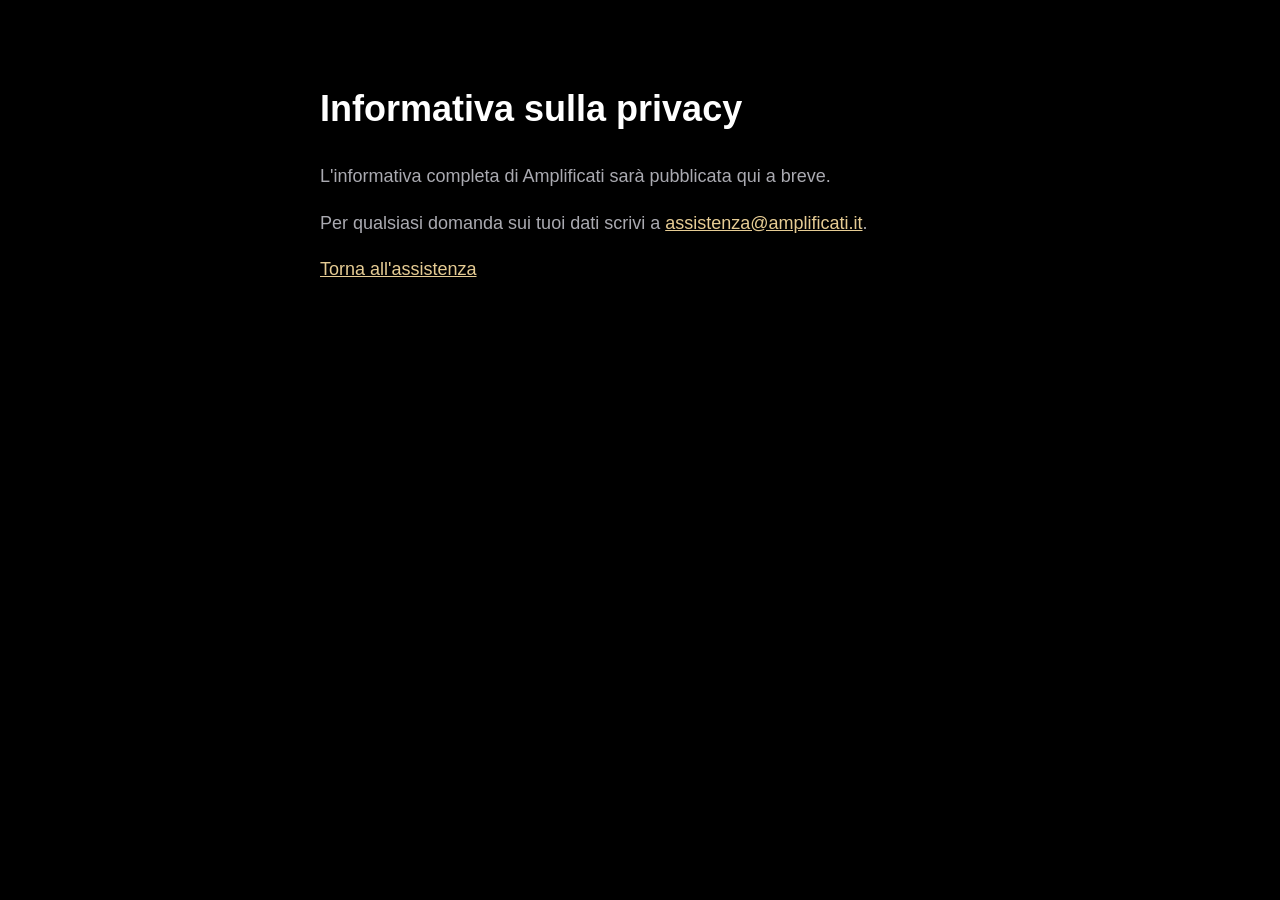
==== privacy/index.html @ 969293de "Pagina di assistenza di Amplificati Co-Authored-By: Claude Opus 5.5 <noreply@anthropic.com>" ====
<!doctype html>
<html lang="it">
<head>
  <meta charset="utf-8">
  <meta name="viewport" content="width=device-width, initial-scale=1">
  <title>Amplificati · Privacy</title>
  <!-- DA FARE: quando c'è l'informativa di iubenda, mettere qui il suo indirizzo e togliere il testo provvisorio:
       <meta http-equiv="refresh" content="0; url=https://www.iubenda.com/privacy-policy/XXXXXXXX"> -->
  <link rel="icon" href="../icona.png">
  <style>
    body { margin: 0; background: #000; color: #fff; font: 18px/1.6 -apple-system, BlinkMacSystemFont, "Segoe UI", Roboto, Arial, sans-serif; }
    main { max-width: 640px; margin: 0 auto; padding: 56px 20px; }
    a { color: #e6cc94; }
    p { color: rgba(235, 235, 245, 0.72); }
  </style>
</head>
<body>
  <main>
    <h1>Informativa sulla privacy</h1>
    <p>L'informativa completa di Amplificati sarà pubblicata qui a breve.</p>
    <p>Per qualsiasi domanda sui tuoi dati scrivi a <a href="mailto:assistenza@amplificati.it">assistenza@amplificati.it</a>.</p>
    <p><a href="../">Torna all'assistenza</a></p>
  </main>
</body>
</html>
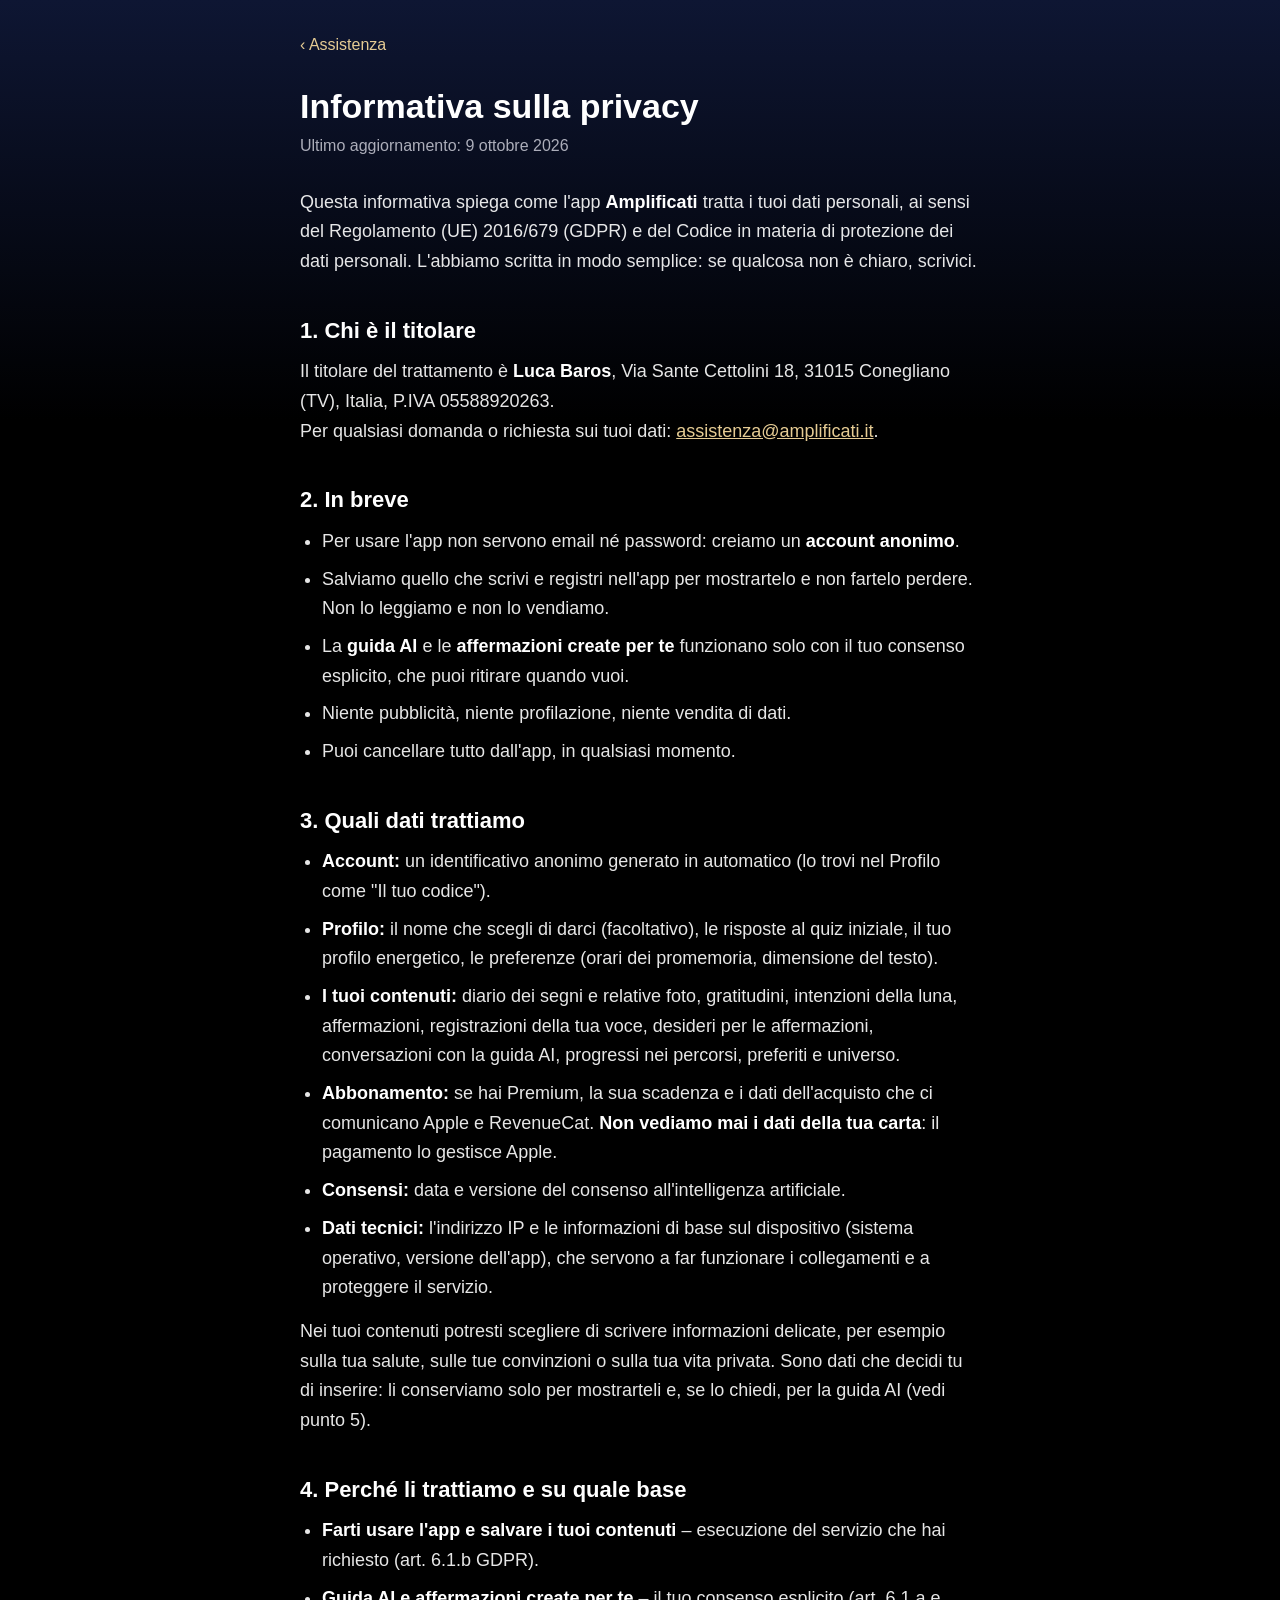
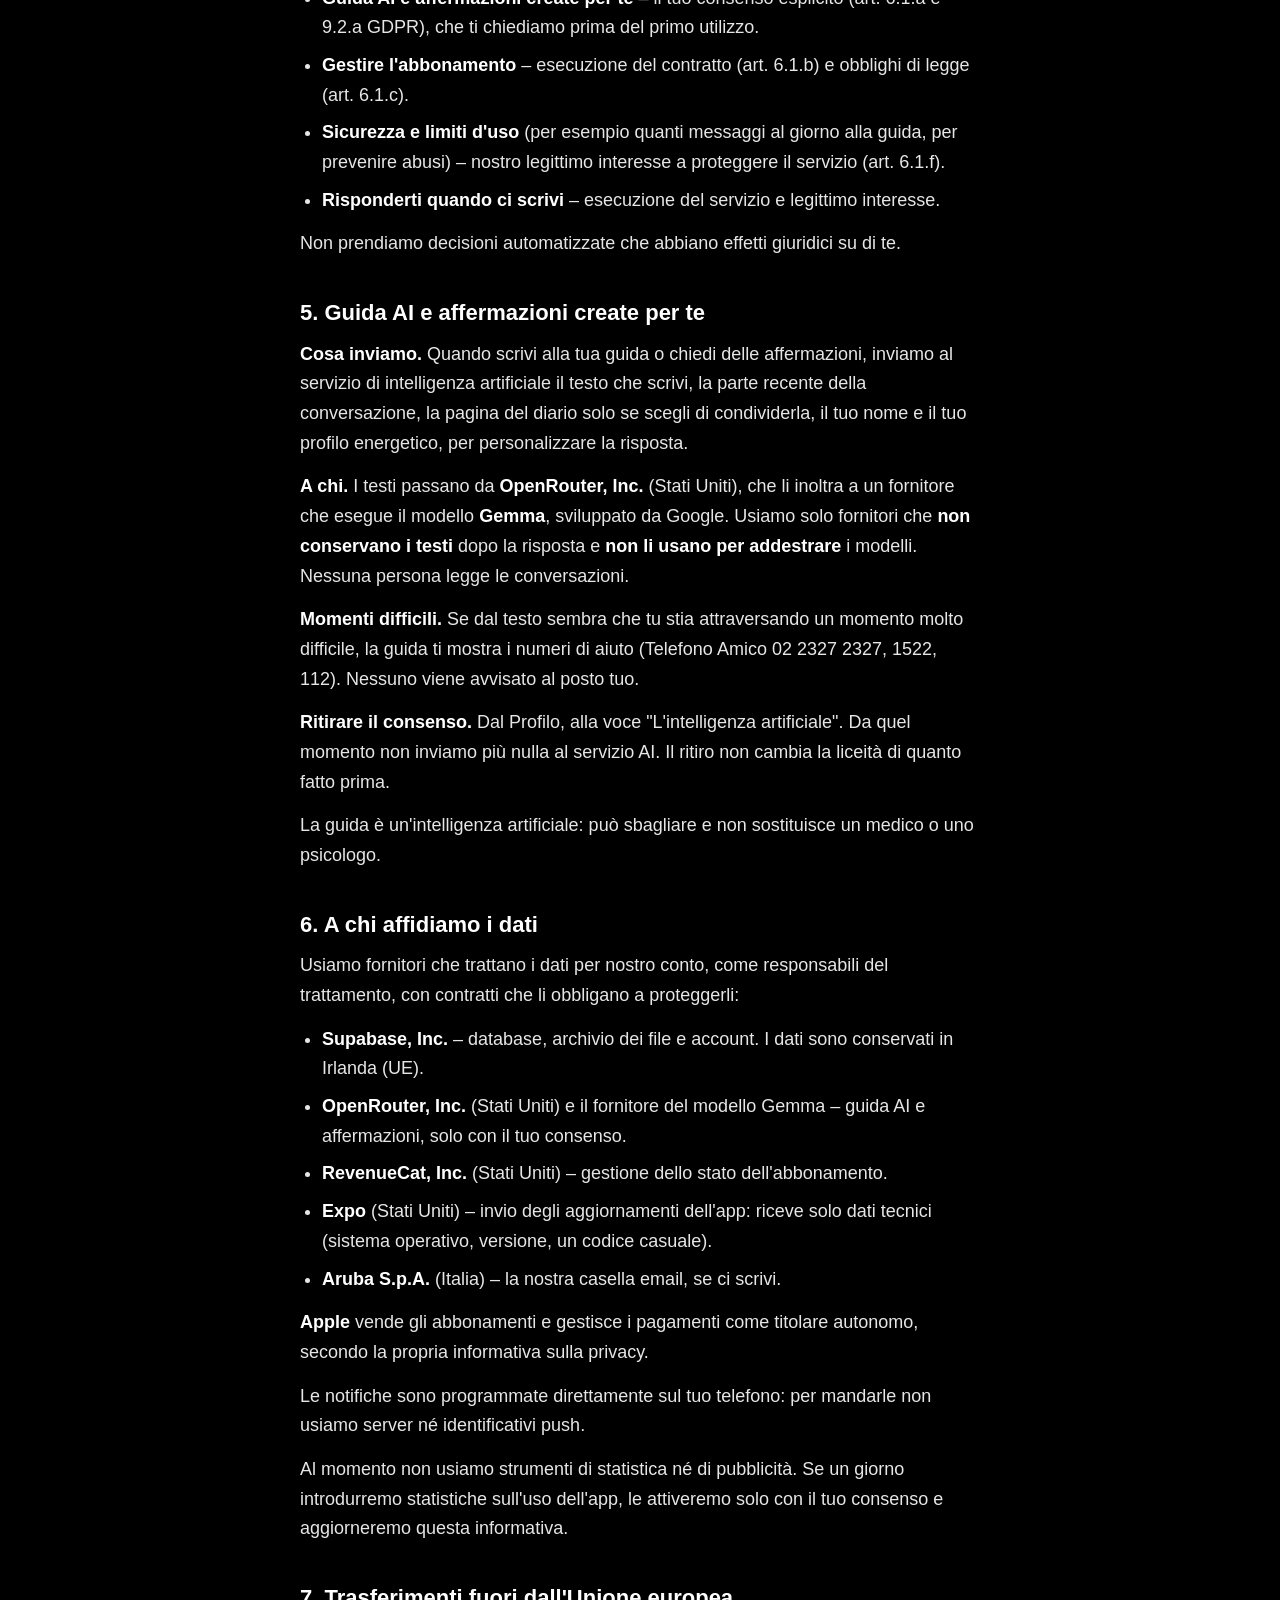
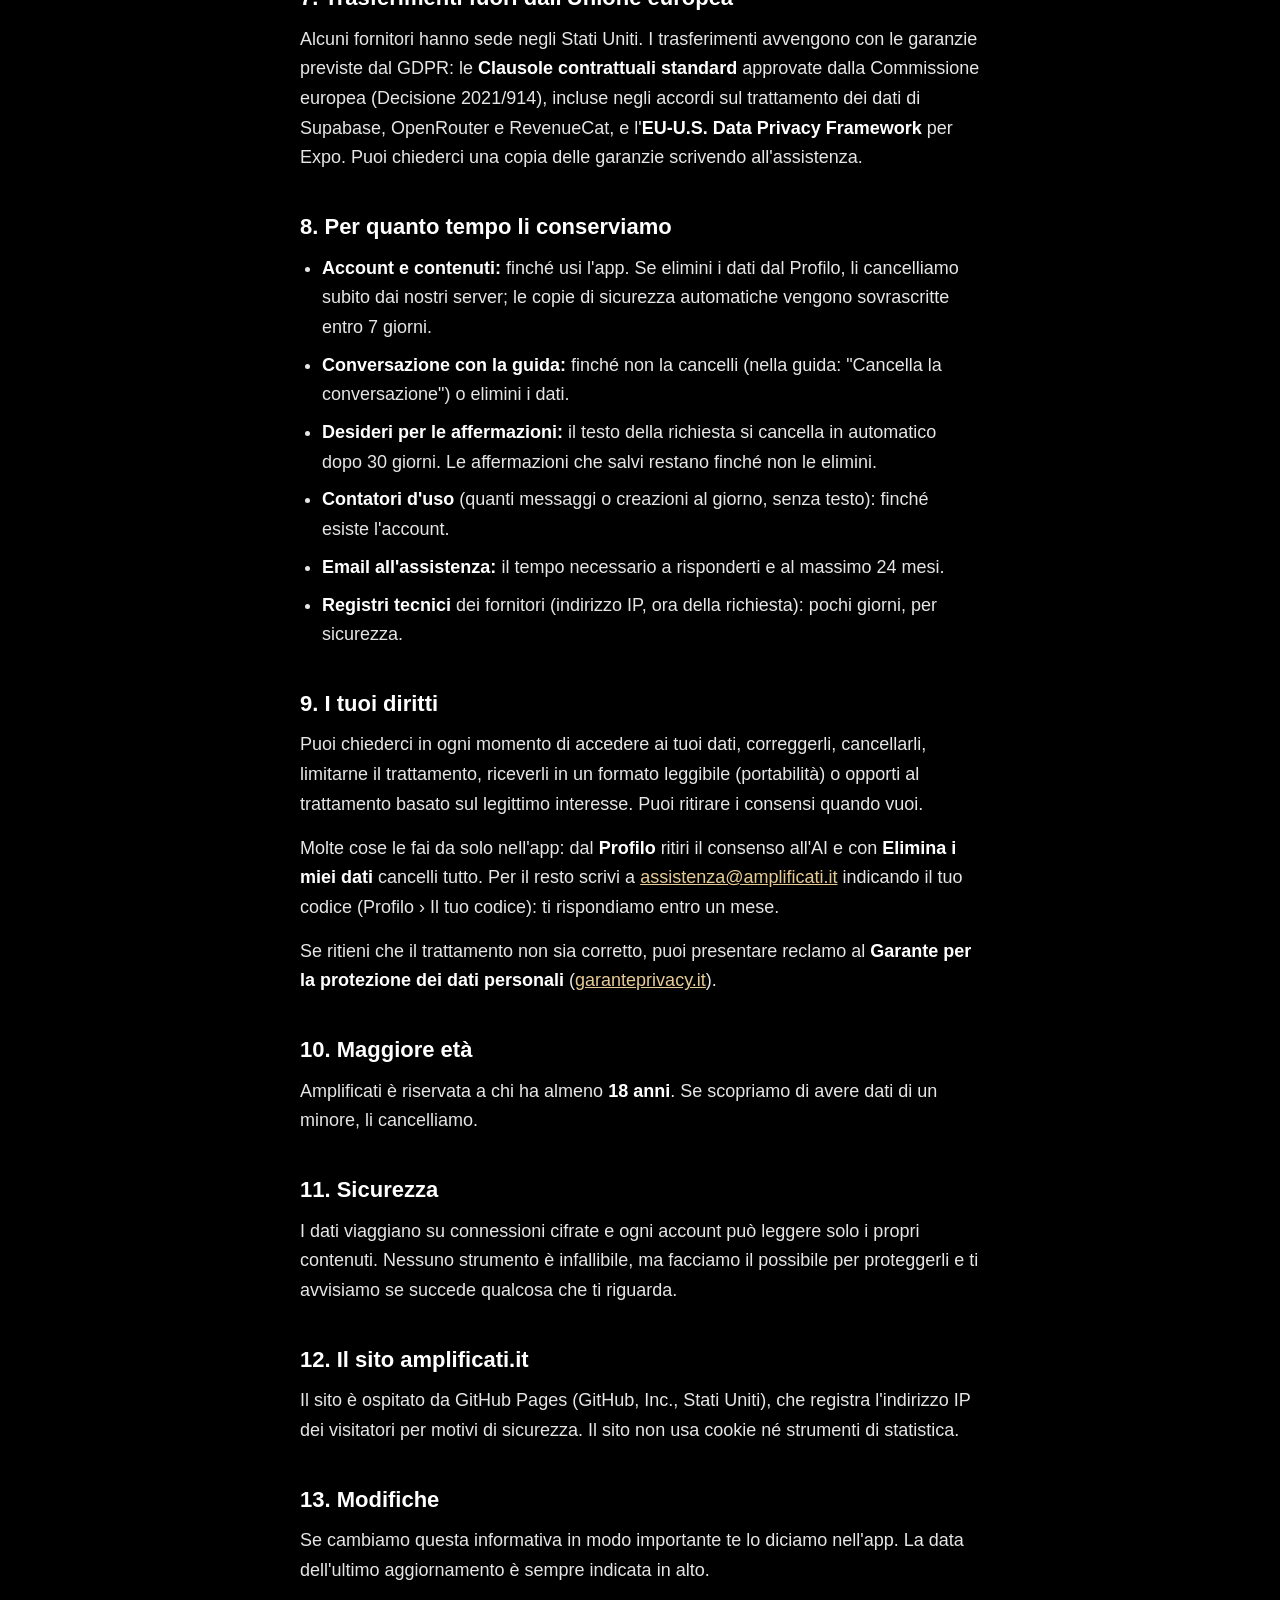
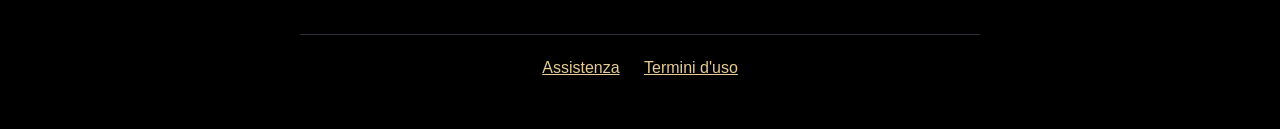
==== commit bd84f623: "Informativa privacy e Termini d'uso" ====
--- a/privacy/index.html
+++ b/privacy/index.html
@@ -3,23 +3,107 @@
 <head>
   <meta charset="utf-8">
   <meta name="viewport" content="width=device-width, initial-scale=1">
-  <title>Amplificati · Privacy</title>
-  <!-- DA FARE: quando c'è l'informativa di iubenda, mettere qui il suo indirizzo e togliere il testo provvisorio:
-       <meta http-equiv="refresh" content="0; url=https://www.iubenda.com/privacy-policy/XXXXXXXX"> -->
+  <title>Amplificati · Informativa sulla privacy</title>
+  <meta name="description" content="Come l'app Amplificati tratta i tuoi dati personali: quali dati, perché, con quali fornitori, per quanto tempo e quali sono i tuoi diritti.">
   <link rel="icon" href="../icona.png">
-  <style>
-    body { margin: 0; background: #000; color: #fff; font: 18px/1.6 -apple-system, BlinkMacSystemFont, "Segoe UI", Roboto, Arial, sans-serif; }
-    main { max-width: 640px; margin: 0 auto; padding: 56px 20px; }
-    a { color: #e6cc94; }
-    p { color: rgba(235, 235, 245, 0.72); }
-  </style>
+  <link rel="stylesheet" href="../documento.css">
 </head>
 <body>
   <main>
+    <p class="indietro"><a href="../">‹ Assistenza</a></p>
     <h1>Informativa sulla privacy</h1>
-    <p>L'informativa completa di Amplificati sarà pubblicata qui a breve.</p>
-    <p>Per qualsiasi domanda sui tuoi dati scrivi a <a href="mailto:assistenza@amplificati.it">assistenza@amplificati.it</a>.</p>
-    <p><a href="../">Torna all'assistenza</a></p>
+    <p class="data">Ultimo aggiornamento: 9 ottobre 2026</p>
+
+    <p>Questa informativa spiega come l'app <strong>Amplificati</strong> tratta i tuoi dati personali, ai sensi del Regolamento (UE) 2016/679 (GDPR) e del Codice in materia di protezione dei dati personali. L'abbiamo scritta in modo semplice: se qualcosa non è chiaro, scrivici.</p>
+
+    <h2>1. Chi è il titolare</h2>
+    <p>Il titolare del trattamento è <strong>Luca Baros</strong>, Via Sante Cettolini 18, 31015 Conegliano (TV), Italia, P.IVA 05588920263.<br>
+    Per qualsiasi domanda o richiesta sui tuoi dati: <a href="mailto:assistenza@amplificati.it">assistenza@amplificati.it</a>.</p>
+
+    <h2>2. In breve</h2>
+    <ul>
+      <li>Per usare l'app non servono email né password: creiamo un <strong>account anonimo</strong>.</li>
+      <li>Salviamo quello che scrivi e registri nell'app per mostrartelo e non fartelo perdere. Non lo leggiamo e non lo vendiamo.</li>
+      <li>La <strong>guida AI</strong> e le <strong>affermazioni create per te</strong> funzionano solo con il tuo consenso esplicito, che puoi ritirare quando vuoi.</li>
+      <li>Niente pubblicità, niente profilazione, niente vendita di dati.</li>
+      <li>Puoi cancellare tutto dall'app, in qualsiasi momento.</li>
+    </ul>
+
+    <h2>3. Quali dati trattiamo</h2>
+    <ul>
+      <li><strong>Account:</strong> un identificativo anonimo generato in automatico (lo trovi nel Profilo come "Il tuo codice").</li>
+      <li><strong>Profilo:</strong> il nome che scegli di darci (facoltativo), le risposte al quiz iniziale, il tuo profilo energetico, le preferenze (orari dei promemoria, dimensione del testo).</li>
+      <li><strong>I tuoi contenuti:</strong> diario dei segni e relative foto, gratitudini, intenzioni della luna, affermazioni, registrazioni della tua voce, desideri per le affermazioni, conversazioni con la guida AI, progressi nei percorsi, preferiti e universo.</li>
+      <li><strong>Abbonamento:</strong> se hai Premium, la sua scadenza e i dati dell'acquisto che ci comunicano Apple e RevenueCat. <strong>Non vediamo mai i dati della tua carta</strong>: il pagamento lo gestisce Apple.</li>
+      <li><strong>Consensi:</strong> data e versione del consenso all'intelligenza artificiale.</li>
+      <li><strong>Dati tecnici:</strong> l'indirizzo IP e le informazioni di base sul dispositivo (sistema operativo, versione dell'app), che servono a far funzionare i collegamenti e a proteggere il servizio.</li>
+    </ul>
+    <p>Nei tuoi contenuti potresti scegliere di scrivere informazioni delicate, per esempio sulla tua salute, sulle tue convinzioni o sulla tua vita privata. Sono dati che decidi tu di inserire: li conserviamo solo per mostrarteli e, se lo chiedi, per la guida AI (vedi punto 5).</p>
+
+    <h2>4. Perché li trattiamo e su quale base</h2>
+    <ul>
+      <li><strong>Farti usare l'app e salvare i tuoi contenuti</strong> – esecuzione del servizio che hai richiesto (art. 6.1.b GDPR).</li>
+      <li><strong>Guida AI e affermazioni create per te</strong> – il tuo consenso esplicito (art. 6.1.a e 9.2.a GDPR), che ti chiediamo prima del primo utilizzo.</li>
+      <li><strong>Gestire l'abbonamento</strong> – esecuzione del contratto (art. 6.1.b) e obblighi di legge (art. 6.1.c).</li>
+      <li><strong>Sicurezza e limiti d'uso</strong> (per esempio quanti messaggi al giorno alla guida, per prevenire abusi) – nostro legittimo interesse a proteggere il servizio (art. 6.1.f).</li>
+      <li><strong>Risponderti quando ci scrivi</strong> – esecuzione del servizio e legittimo interesse.</li>
+    </ul>
+    <p>Non prendiamo decisioni automatizzate che abbiano effetti giuridici su di te.</p>
+
+    <h2>5. Guida AI e affermazioni create per te</h2>
+    <p><strong>Cosa inviamo.</strong> Quando scrivi alla tua guida o chiedi delle affermazioni, inviamo al servizio di intelligenza artificiale il testo che scrivi, la parte recente della conversazione, la pagina del diario solo se scegli di condividerla, il tuo nome e il tuo profilo energetico, per personalizzare la risposta.</p>
+    <p><strong>A chi.</strong> I testi passano da <strong>OpenRouter, Inc.</strong> (Stati Uniti), che li inoltra a un fornitore che esegue il modello <strong>Gemma</strong>, sviluppato da Google. Usiamo solo fornitori che <strong>non conservano i testi</strong> dopo la risposta e <strong>non li usano per addestrare</strong> i modelli. Nessuna persona legge le conversazioni.</p>
+    <p><strong>Momenti difficili.</strong> Se dal testo sembra che tu stia attraversando un momento molto difficile, la guida ti mostra i numeri di aiuto (Telefono Amico 02 2327 2327, 1522, 112). Nessuno viene avvisato al posto tuo.</p>
+    <p><strong>Ritirare il consenso.</strong> Dal Profilo, alla voce "L'intelligenza artificiale". Da quel momento non inviamo più nulla al servizio AI. Il ritiro non cambia la liceità di quanto fatto prima.</p>
+    <p>La guida è un'intelligenza artificiale: può sbagliare e non sostituisce un medico o uno psicologo.</p>
+
+    <h2>6. A chi affidiamo i dati</h2>
+    <p>Usiamo fornitori che trattano i dati per nostro conto, come responsabili del trattamento, con contratti che li obbligano a proteggerli:</p>
+    <ul>
+      <li><strong>Supabase, Inc.</strong> – database, archivio dei file e account. I dati sono conservati in Irlanda (UE).</li>
+      <li><strong>OpenRouter, Inc.</strong> (Stati Uniti) e il fornitore del modello Gemma – guida AI e affermazioni, solo con il tuo consenso.</li>
+      <li><strong>RevenueCat, Inc.</strong> (Stati Uniti) – gestione dello stato dell'abbonamento.</li>
+      <li><strong>Expo</strong> (Stati Uniti) – invio degli aggiornamenti dell'app: riceve solo dati tecnici (sistema operativo, versione, un codice casuale).</li>
+      <li><strong>Aruba S.p.A.</strong> (Italia) – la nostra casella email, se ci scrivi.</li>
+    </ul>
+    <p><strong>Apple</strong> vende gli abbonamenti e gestisce i pagamenti come titolare autonomo, secondo la propria informativa sulla privacy.</p>
+    <p>Le notifiche sono programmate direttamente sul tuo telefono: per mandarle non usiamo server né identificativi push.</p>
+    <p>Al momento non usiamo strumenti di statistica né di pubblicità. Se un giorno introdurremo statistiche sull'uso dell'app, le attiveremo solo con il tuo consenso e aggiorneremo questa informativa.</p>
+
+    <h2>7. Trasferimenti fuori dall'Unione europea</h2>
+    <p>Alcuni fornitori hanno sede negli Stati Uniti. I trasferimenti avvengono con le garanzie previste dal GDPR: le <strong>Clausole contrattuali standard</strong> approvate dalla Commissione europea (Decisione 2021/914), incluse negli accordi sul trattamento dei dati di Supabase, OpenRouter e RevenueCat, e l'<strong>EU-U.S. Data Privacy Framework</strong> per Expo. Puoi chiederci una copia delle garanzie scrivendo all'assistenza.</p>
+
+    <h2>8. Per quanto tempo li conserviamo</h2>
+    <ul>
+      <li><strong>Account e contenuti:</strong> finché usi l'app. Se elimini i dati dal Profilo, li cancelliamo subito dai nostri server; le copie di sicurezza automatiche vengono sovrascritte entro 7 giorni.</li>
+      <li><strong>Conversazione con la guida:</strong> finché non la cancelli (nella guida: "Cancella la conversazione") o elimini i dati.</li>
+      <li><strong>Desideri per le affermazioni:</strong> il testo della richiesta si cancella in automatico dopo 30 giorni. Le affermazioni che salvi restano finché non le elimini.</li>
+      <li><strong>Contatori d'uso</strong> (quanti messaggi o creazioni al giorno, senza testo): finché esiste l'account.</li>
+      <li><strong>Email all'assistenza:</strong> il tempo necessario a risponderti e al massimo 24 mesi.</li>
+      <li><strong>Registri tecnici</strong> dei fornitori (indirizzo IP, ora della richiesta): pochi giorni, per sicurezza.</li>
+    </ul>
+
+    <h2>9. I tuoi diritti</h2>
+    <p>Puoi chiederci in ogni momento di accedere ai tuoi dati, correggerli, cancellarli, limitarne il trattamento, riceverli in un formato leggibile (portabilità) o opporti al trattamento basato sul legittimo interesse. Puoi ritirare i consensi quando vuoi.</p>
+    <p>Molte cose le fai da solo nell'app: dal <strong>Profilo</strong> ritiri il consenso all'AI e con <strong>Elimina i miei dati</strong> cancelli tutto. Per il resto scrivi a <a href="mailto:assistenza@amplificati.it">assistenza@amplificati.it</a> indicando il tuo codice (Profilo › Il tuo codice): ti rispondiamo entro un mese.</p>
+    <p>Se ritieni che il trattamento non sia corretto, puoi presentare reclamo al <strong>Garante per la protezione dei dati personali</strong> (<a href="https://www.garanteprivacy.it" rel="noopener">garanteprivacy.it</a>).</p>
+
+    <h2>10. Maggiore età</h2>
+    <p>Amplificati è riservata a chi ha almeno <strong>18 anni</strong>. Se scopriamo di avere dati di un minore, li cancelliamo.</p>
+
+    <h2>11. Sicurezza</h2>
+    <p>I dati viaggiano su connessioni cifrate e ogni account può leggere solo i propri contenuti. Nessuno strumento è infallibile, ma facciamo il possibile per proteggerli e ti avvisiamo se succede qualcosa che ti riguarda.</p>
+
+    <h2>12. Il sito amplificati.it</h2>
+    <p>Il sito è ospitato da GitHub Pages (GitHub, Inc., Stati Uniti), che registra l'indirizzo IP dei visitatori per motivi di sicurezza. Il sito non usa cookie né strumenti di statistica.</p>
+
+    <h2>13. Modifiche</h2>
+    <p>Se cambiamo questa informativa in modo importante te lo diciamo nell'app. La data dell'ultimo aggiornamento è sempre indicata in alto.</p>
+
+    <footer>
+      <a href="../">Assistenza</a>
+      <a href="../termini/">Termini d'uso</a>
+    </footer>
   </main>
 </body>
 </html>
--- a/documento.css
+++ b/documento.css
@@ -0,0 +1,38 @@
+/* Stile delle pagine lunghe (Privacy, Termini): stesso cielo e stesso oro dell'app, testo grande e leggibile. */
+:root {
+  --sfondo: #000;
+  --sfondo-alto: #0e1633;
+  --bordo: #2c303b;
+  --testo: #fff;
+  --corpo: rgba(255, 255, 255, 0.9);
+  --secondario: rgba(235, 235, 245, 0.72);
+  --accento: #e6cc94;
+}
+* { box-sizing: border-box; }
+html { -webkit-text-size-adjust: 100%; }
+body {
+  margin: 0;
+  background: linear-gradient(180deg, var(--sfondo-alto) 0, var(--sfondo) 420px) no-repeat, var(--sfondo);
+  color: var(--corpo);
+  font: 18px/1.65 -apple-system, BlinkMacSystemFont, "SF Pro Text", "Segoe UI", Roboto, Helvetica, Arial, sans-serif;
+}
+main { max-width: 720px; margin: 0 auto; padding: 32px 20px 48px; }
+.indietro { margin: 0 0 28px; font-size: 16px; }
+.indietro a { text-decoration: none; }
+h1 { color: var(--testo); font-size: 34px; line-height: 1.2; margin: 0 0 6px; }
+.data { color: var(--secondario); font-size: 16px; margin: 0 0 28px; }
+h2 { color: var(--testo); font-size: 22px; line-height: 1.3; margin: 40px 0 12px; }
+p { margin: 0 0 14px; }
+ul { margin: 0 0 14px; padding-left: 22px; }
+li { margin-bottom: 8px; }
+strong { color: var(--testo); font-weight: 600; }
+a { color: var(--accento); }
+a:focus-visible { outline: 3px solid var(--accento); outline-offset: 3px; }
+footer {
+  margin-top: 48px; padding-top: 20px; border-top: 1px solid var(--bordo);
+  font-size: 16px; text-align: center;
+}
+footer a { margin: 0 10px; }
+@media (max-width: 420px) {
+  h1 { font-size: 30px; }
+}
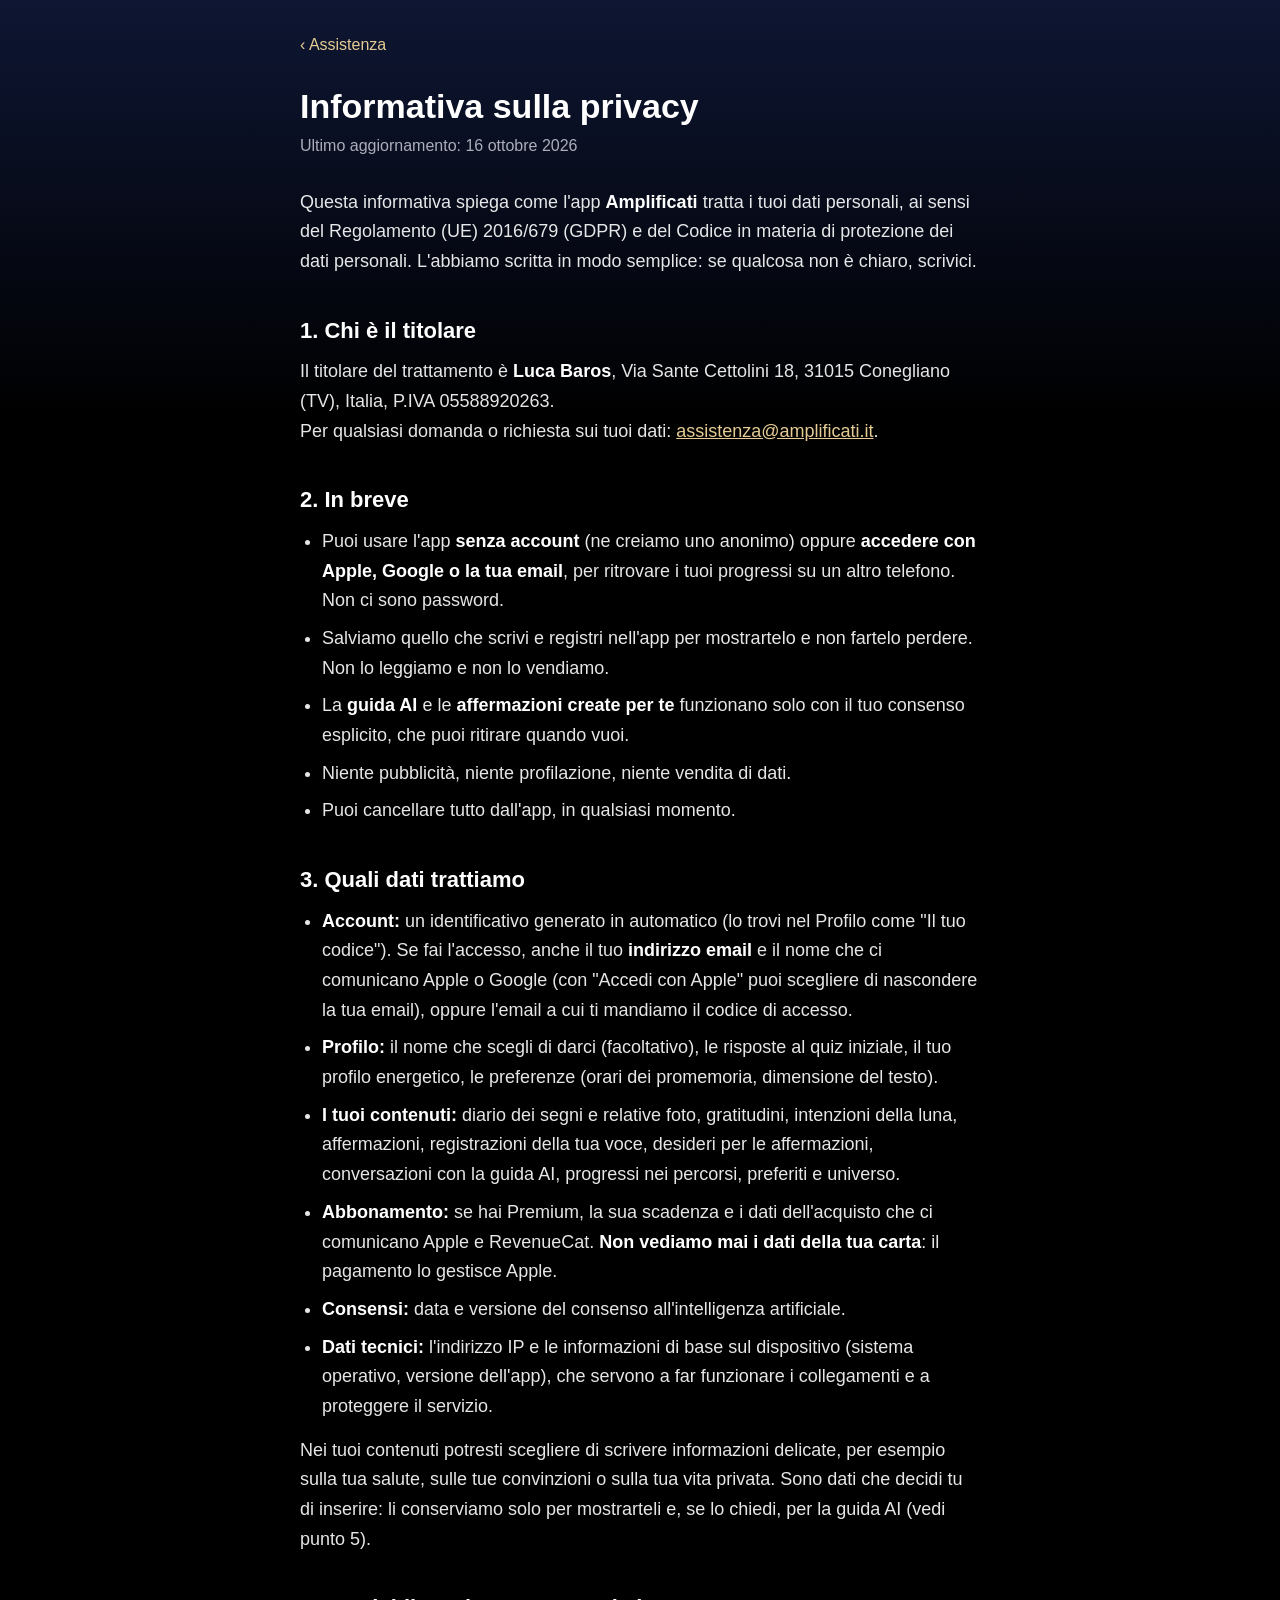
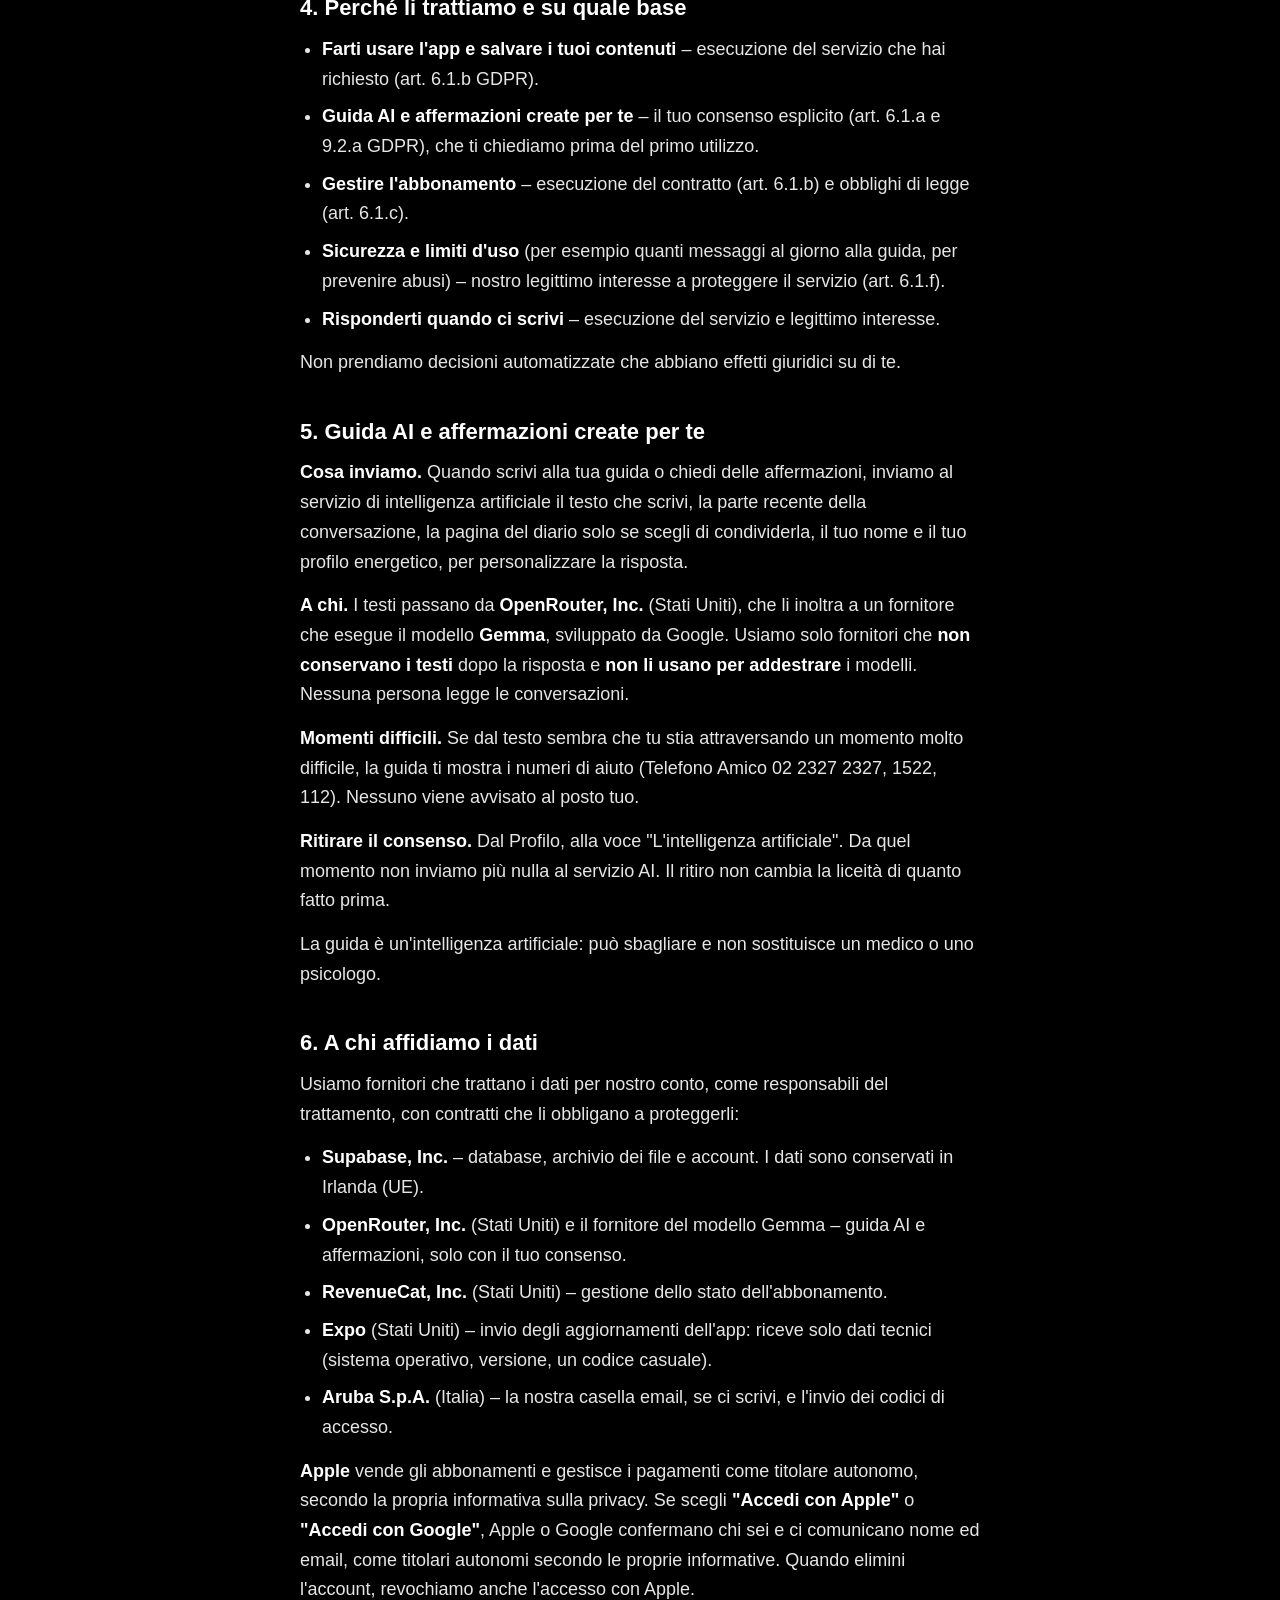
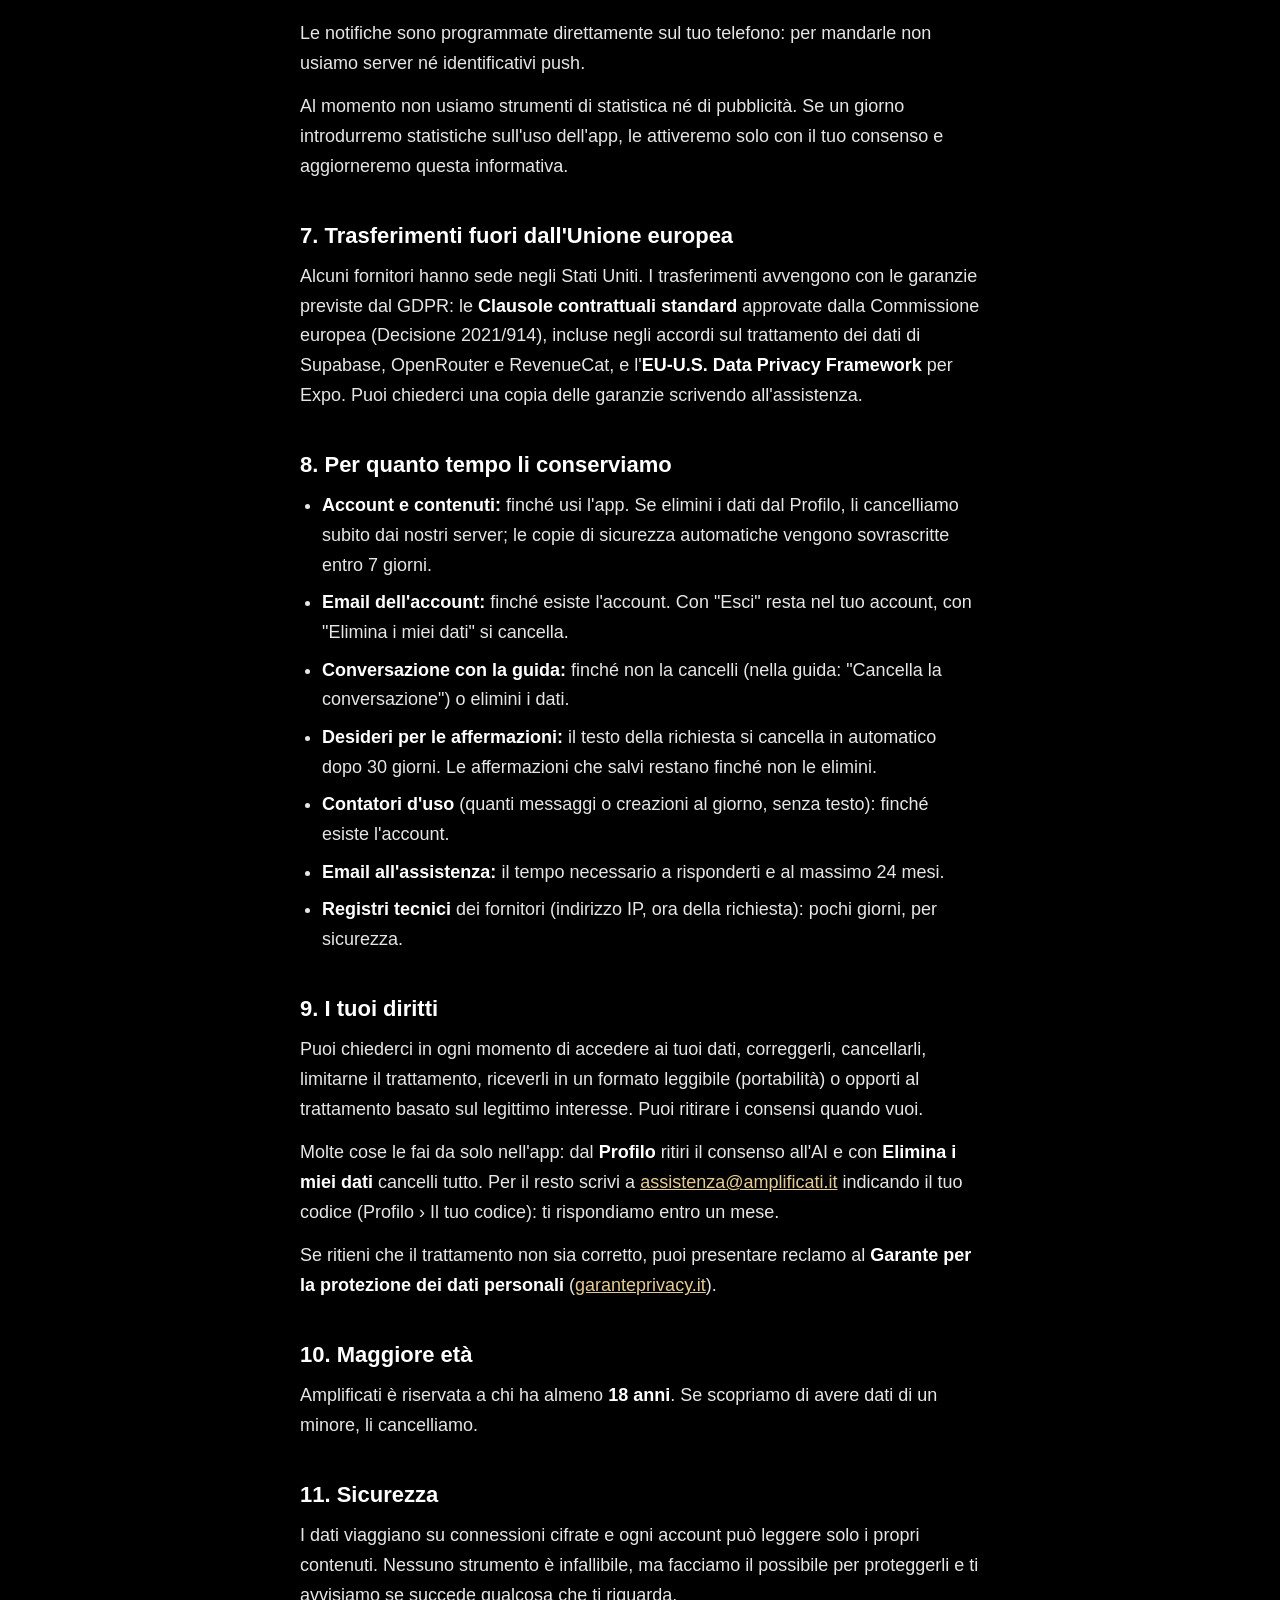
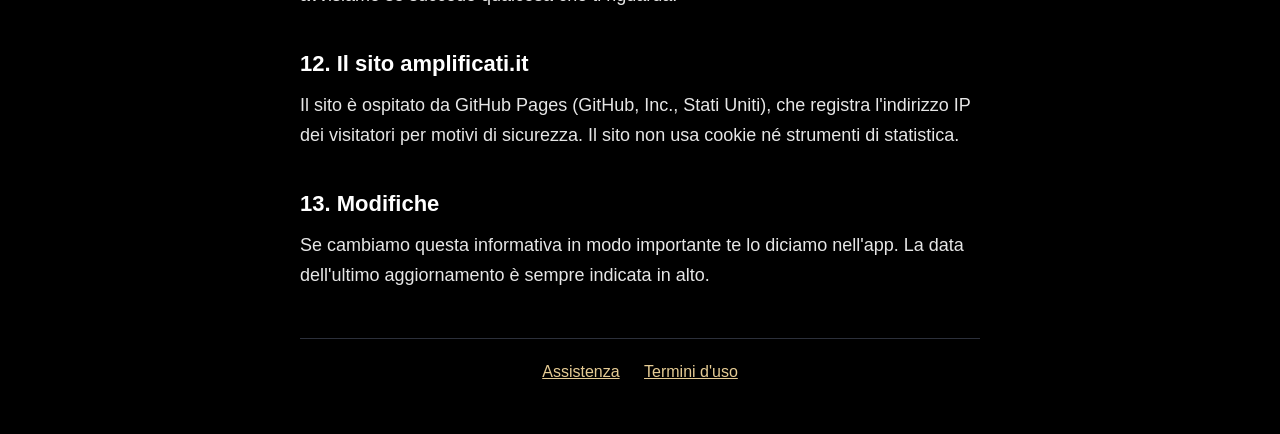
==== commit 28bd0921: "Privacy, termini e assistenza: accesso con Apple, Google o email" ====
--- a/privacy/index.html
+++ b/privacy/index.html
@@ -12,7 +12,7 @@
   <main>
     <p class="indietro"><a href="../">‹ Assistenza</a></p>
     <h1>Informativa sulla privacy</h1>
-    <p class="data">Ultimo aggiornamento: 9 ottobre 2026</p>
+    <p class="data">Ultimo aggiornamento: 16 ottobre 2026</p>
 
     <p>Questa informativa spiega come l'app <strong>Amplificati</strong> tratta i tuoi dati personali, ai sensi del Regolamento (UE) 2016/679 (GDPR) e del Codice in materia di protezione dei dati personali. L'abbiamo scritta in modo semplice: se qualcosa non è chiaro, scrivici.</p>
 
@@ -22,7 +22,7 @@
 
     <h2>2. In breve</h2>
     <ul>
-      <li>Per usare l'app non servono email né password: creiamo un <strong>account anonimo</strong>.</li>
+      <li>Puoi usare l'app <strong>senza account</strong> (ne creiamo uno anonimo) oppure <strong>accedere con Apple, Google o la tua email</strong>, per ritrovare i tuoi progressi su un altro telefono. Non ci sono password.</li>
       <li>Salviamo quello che scrivi e registri nell'app per mostrartelo e non fartelo perdere. Non lo leggiamo e non lo vendiamo.</li>
       <li>La <strong>guida AI</strong> e le <strong>affermazioni create per te</strong> funzionano solo con il tuo consenso esplicito, che puoi ritirare quando vuoi.</li>
       <li>Niente pubblicità, niente profilazione, niente vendita di dati.</li>
@@ -31,7 +31,7 @@
 
     <h2>3. Quali dati trattiamo</h2>
     <ul>
-      <li><strong>Account:</strong> un identificativo anonimo generato in automatico (lo trovi nel Profilo come "Il tuo codice").</li>
+      <li><strong>Account:</strong> un identificativo generato in automatico (lo trovi nel Profilo come "Il tuo codice"). Se fai l'accesso, anche il tuo <strong>indirizzo email</strong> e il nome che ci comunicano Apple o Google (con "Accedi con Apple" puoi scegliere di nascondere la tua email), oppure l'email a cui ti mandiamo il codice di accesso.</li>
       <li><strong>Profilo:</strong> il nome che scegli di darci (facoltativo), le risposte al quiz iniziale, il tuo profilo energetico, le preferenze (orari dei promemoria, dimensione del testo).</li>
       <li><strong>I tuoi contenuti:</strong> diario dei segni e relative foto, gratitudini, intenzioni della luna, affermazioni, registrazioni della tua voce, desideri per le affermazioni, conversazioni con la guida AI, progressi nei percorsi, preferiti e universo.</li>
       <li><strong>Abbonamento:</strong> se hai Premium, la sua scadenza e i dati dell'acquisto che ci comunicano Apple e RevenueCat. <strong>Non vediamo mai i dati della tua carta</strong>: il pagamento lo gestisce Apple.</li>
@@ -64,9 +64,9 @@
       <li><strong>OpenRouter, Inc.</strong> (Stati Uniti) e il fornitore del modello Gemma – guida AI e affermazioni, solo con il tuo consenso.</li>
       <li><strong>RevenueCat, Inc.</strong> (Stati Uniti) – gestione dello stato dell'abbonamento.</li>
       <li><strong>Expo</strong> (Stati Uniti) – invio degli aggiornamenti dell'app: riceve solo dati tecnici (sistema operativo, versione, un codice casuale).</li>
-      <li><strong>Aruba S.p.A.</strong> (Italia) – la nostra casella email, se ci scrivi.</li>
+      <li><strong>Aruba S.p.A.</strong> (Italia) – la nostra casella email, se ci scrivi, e l'invio dei codici di accesso.</li>
     </ul>
-    <p><strong>Apple</strong> vende gli abbonamenti e gestisce i pagamenti come titolare autonomo, secondo la propria informativa sulla privacy.</p>
+    <p><strong>Apple</strong> vende gli abbonamenti e gestisce i pagamenti come titolare autonomo, secondo la propria informativa sulla privacy. Se scegli <strong>"Accedi con Apple"</strong> o <strong>"Accedi con Google"</strong>, Apple o Google confermano chi sei e ci comunicano nome ed email, come titolari autonomi secondo le proprie informative. Quando elimini l'account, revochiamo anche l'accesso con Apple.</p>
     <p>Le notifiche sono programmate direttamente sul tuo telefono: per mandarle non usiamo server né identificativi push.</p>
     <p>Al momento non usiamo strumenti di statistica né di pubblicità. Se un giorno introdurremo statistiche sull'uso dell'app, le attiveremo solo con il tuo consenso e aggiorneremo questa informativa.</p>
 
@@ -76,6 +76,7 @@
     <h2>8. Per quanto tempo li conserviamo</h2>
     <ul>
       <li><strong>Account e contenuti:</strong> finché usi l'app. Se elimini i dati dal Profilo, li cancelliamo subito dai nostri server; le copie di sicurezza automatiche vengono sovrascritte entro 7 giorni.</li>
+      <li><strong>Email dell'account:</strong> finché esiste l'account. Con "Esci" resta nel tuo account, con "Elimina i miei dati" si cancella.</li>
       <li><strong>Conversazione con la guida:</strong> finché non la cancelli (nella guida: "Cancella la conversazione") o elimini i dati.</li>
       <li><strong>Desideri per le affermazioni:</strong> il testo della richiesta si cancella in automatico dopo 30 giorni. Le affermazioni che salvi restano finché non le elimini.</li>
       <li><strong>Contatori d'uso</strong> (quanti messaggi o creazioni al giorno, senza testo): finché esiste l'account.</li>
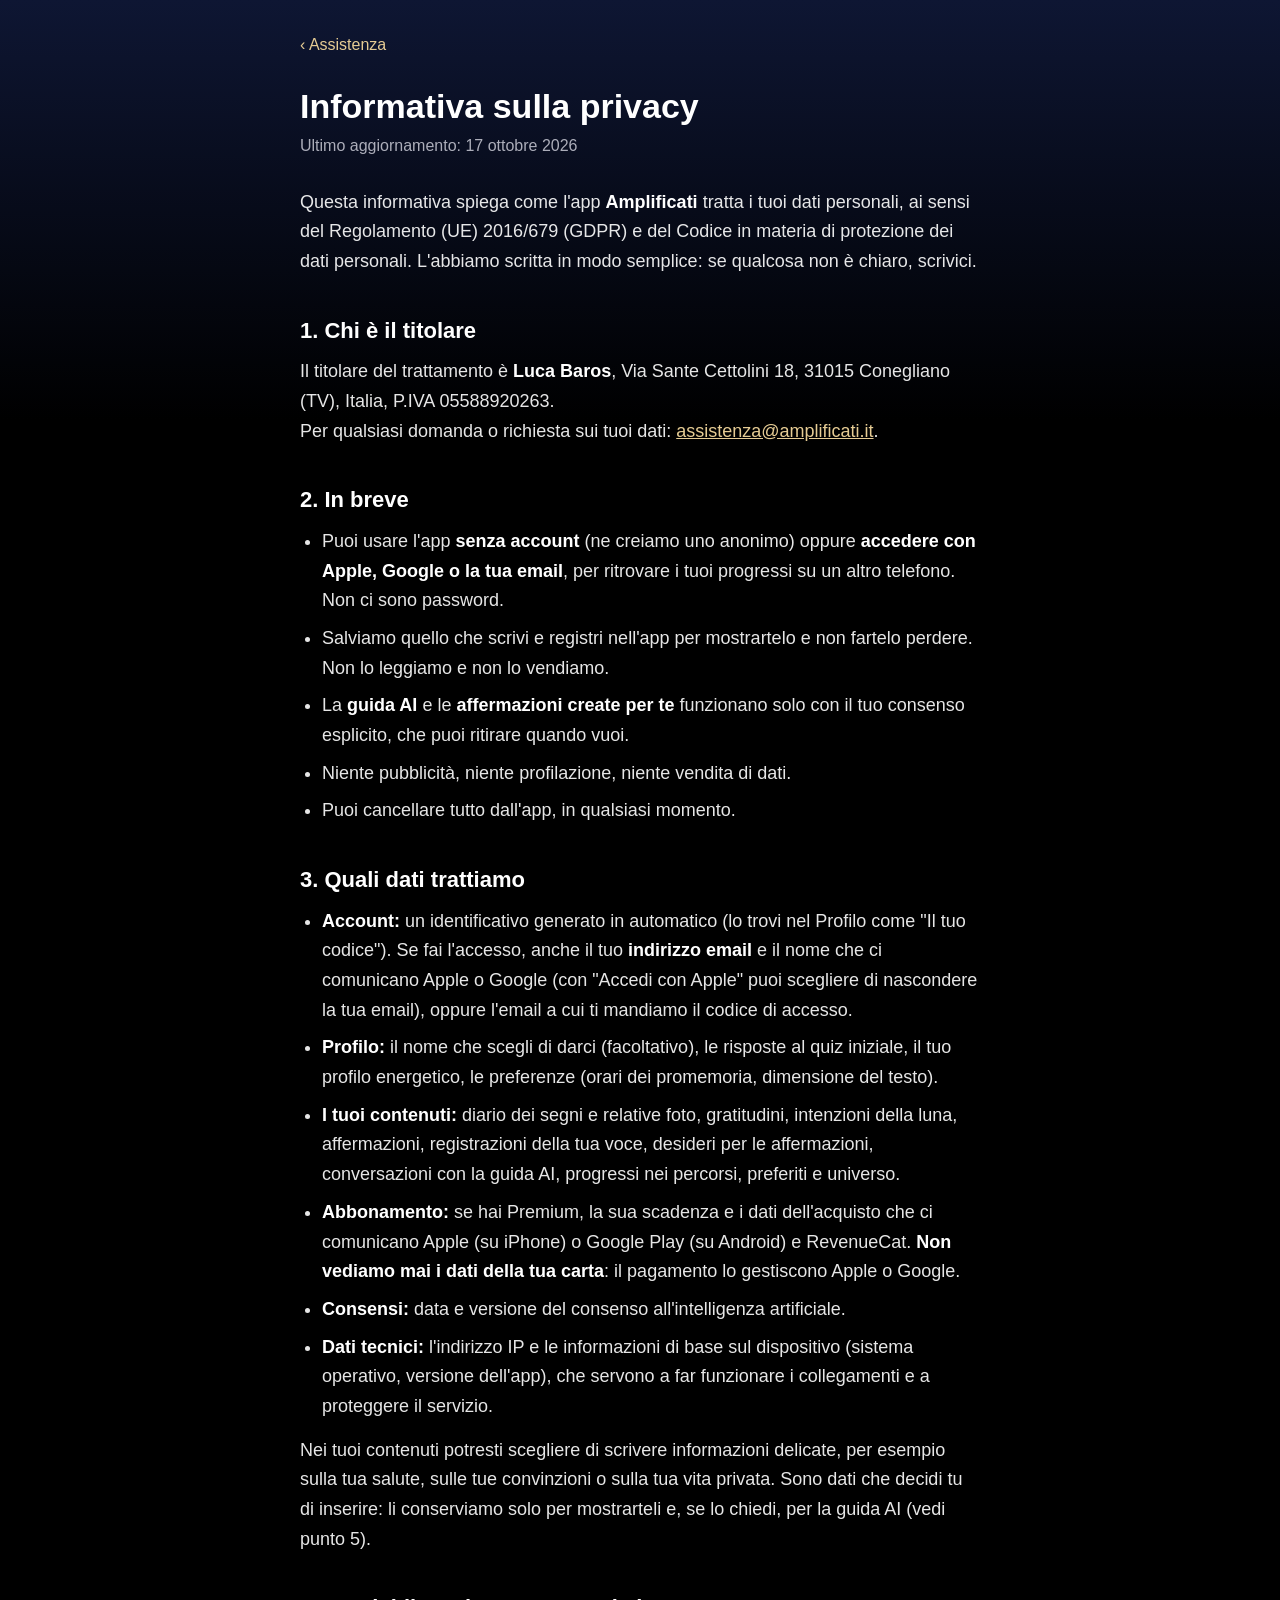
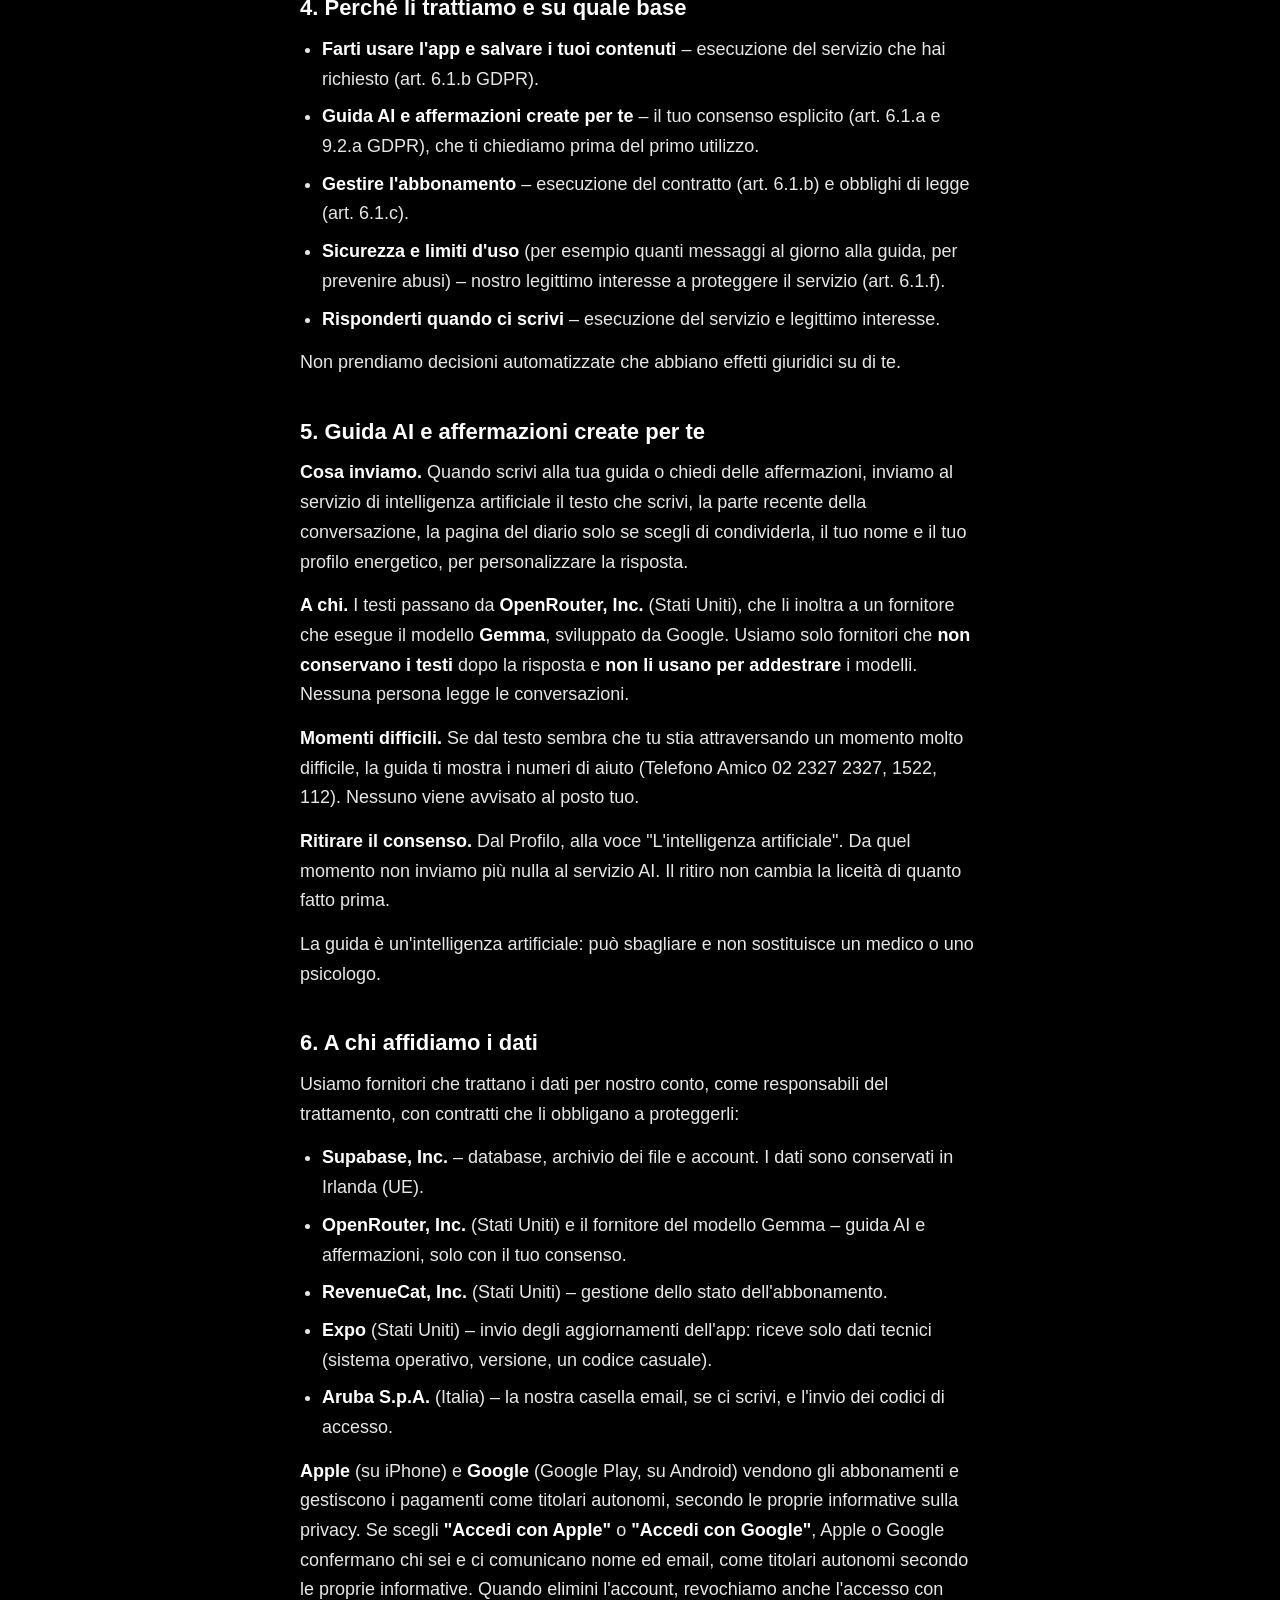
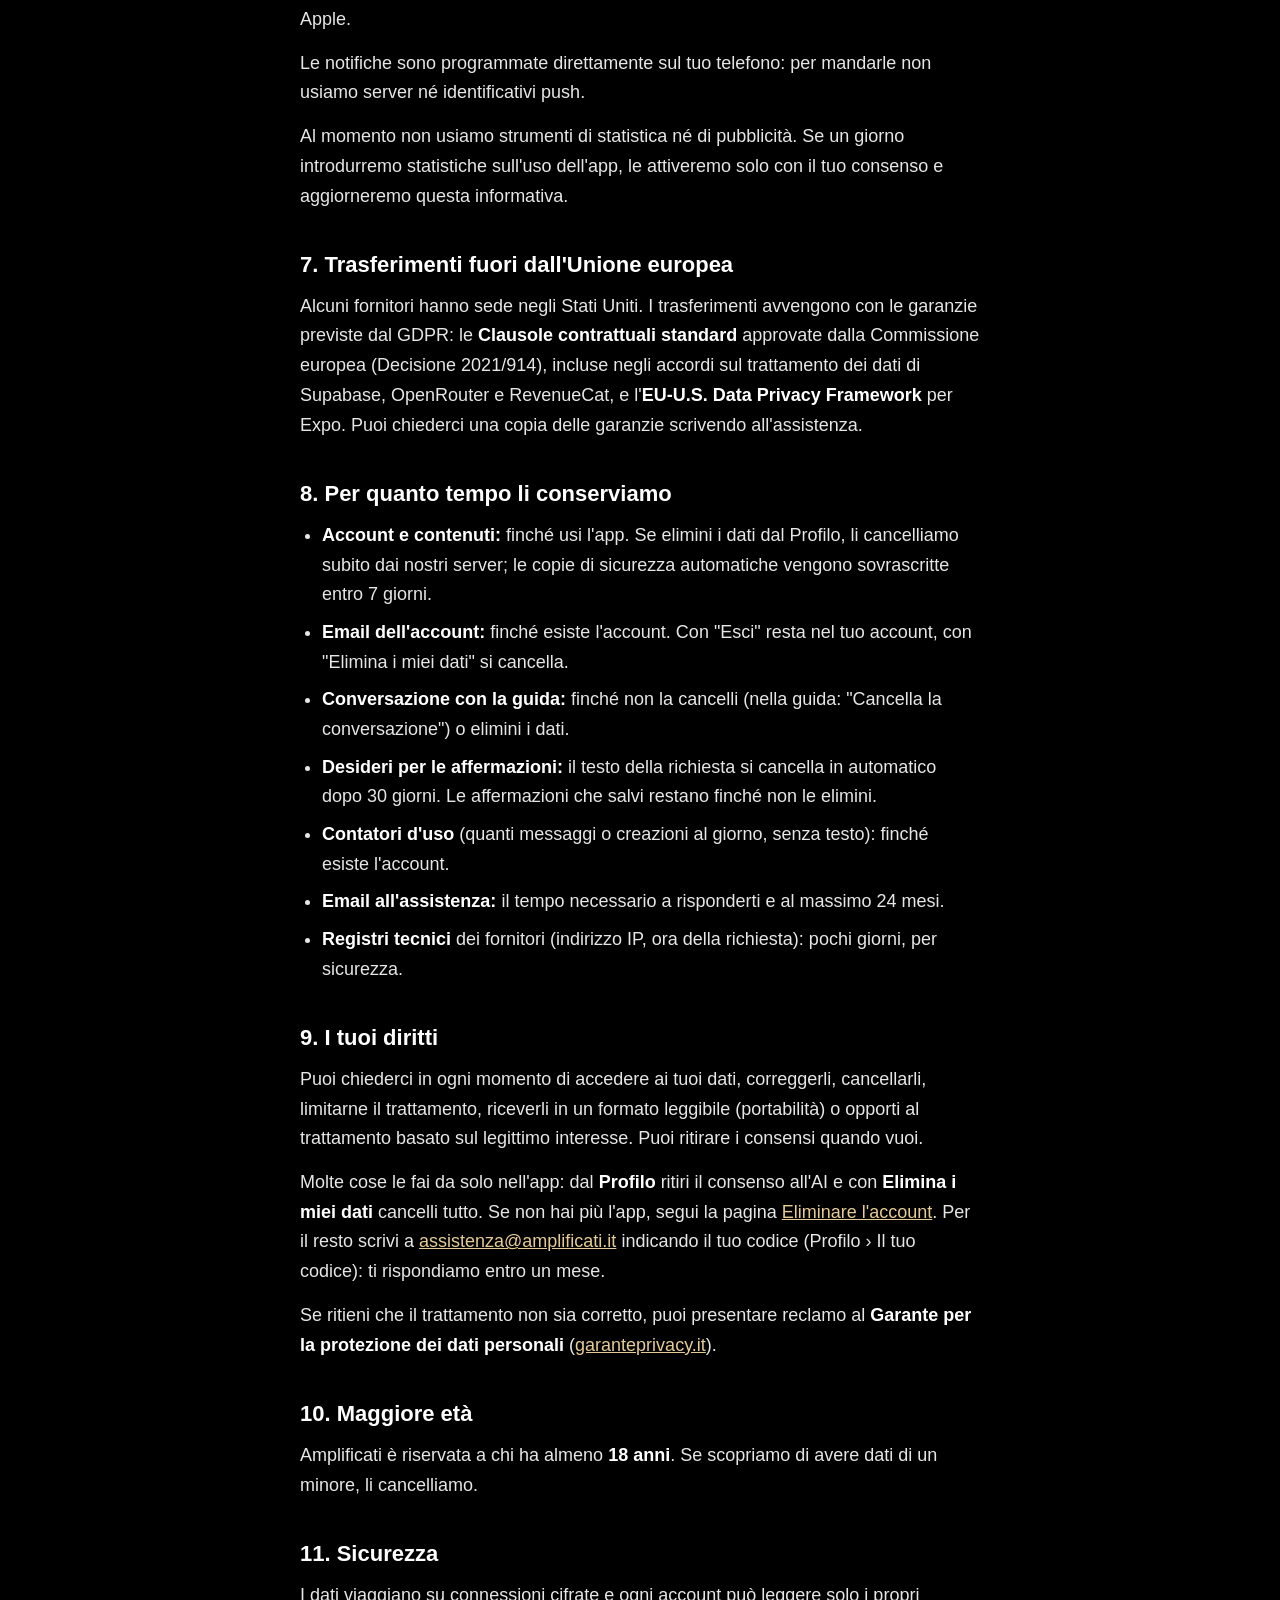
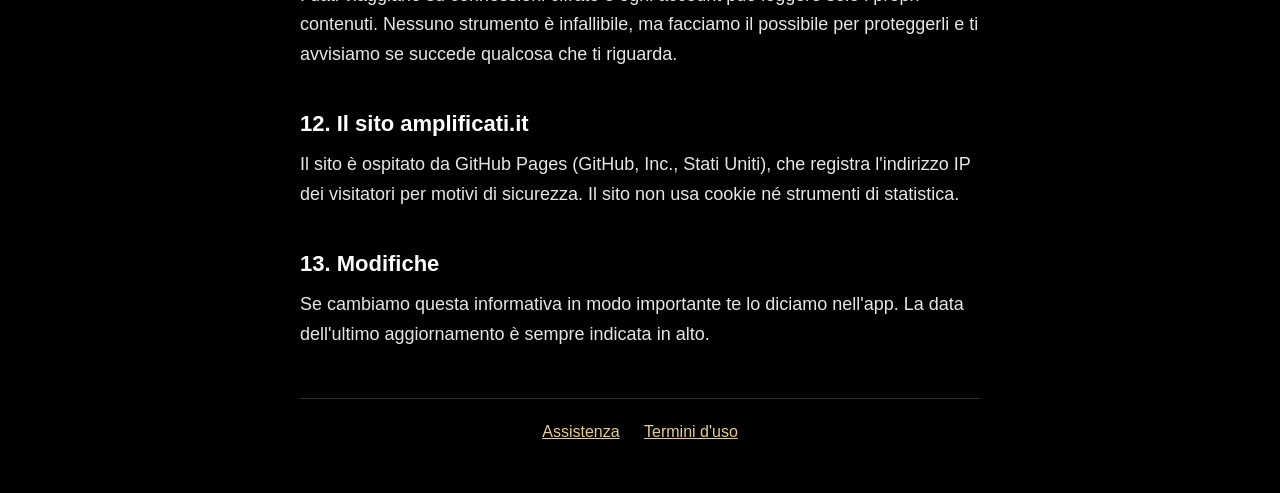
==== commit 0ca580af: "Eliminare l'account e Android in assistenza, privacy e termini" ====
--- a/privacy/index.html
+++ b/privacy/index.html
@@ -12,7 +12,7 @@
   <main>
     <p class="indietro"><a href="../">‹ Assistenza</a></p>
     <h1>Informativa sulla privacy</h1>
-    <p class="data">Ultimo aggiornamento: 16 ottobre 2026</p>
+    <p class="data">Ultimo aggiornamento: 17 ottobre 2026</p>
 
     <p>Questa informativa spiega come l'app <strong>Amplificati</strong> tratta i tuoi dati personali, ai sensi del Regolamento (UE) 2016/679 (GDPR) e del Codice in materia di protezione dei dati personali. L'abbiamo scritta in modo semplice: se qualcosa non è chiaro, scrivici.</p>
 
@@ -34,7 +34,7 @@
       <li><strong>Account:</strong> un identificativo generato in automatico (lo trovi nel Profilo come "Il tuo codice"). Se fai l'accesso, anche il tuo <strong>indirizzo email</strong> e il nome che ci comunicano Apple o Google (con "Accedi con Apple" puoi scegliere di nascondere la tua email), oppure l'email a cui ti mandiamo il codice di accesso.</li>
       <li><strong>Profilo:</strong> il nome che scegli di darci (facoltativo), le risposte al quiz iniziale, il tuo profilo energetico, le preferenze (orari dei promemoria, dimensione del testo).</li>
       <li><strong>I tuoi contenuti:</strong> diario dei segni e relative foto, gratitudini, intenzioni della luna, affermazioni, registrazioni della tua voce, desideri per le affermazioni, conversazioni con la guida AI, progressi nei percorsi, preferiti e universo.</li>
-      <li><strong>Abbonamento:</strong> se hai Premium, la sua scadenza e i dati dell'acquisto che ci comunicano Apple e RevenueCat. <strong>Non vediamo mai i dati della tua carta</strong>: il pagamento lo gestisce Apple.</li>
+      <li><strong>Abbonamento:</strong> se hai Premium, la sua scadenza e i dati dell'acquisto che ci comunicano Apple (su iPhone) o Google Play (su Android) e RevenueCat. <strong>Non vediamo mai i dati della tua carta</strong>: il pagamento lo gestiscono Apple o Google.</li>
       <li><strong>Consensi:</strong> data e versione del consenso all'intelligenza artificiale.</li>
       <li><strong>Dati tecnici:</strong> l'indirizzo IP e le informazioni di base sul dispositivo (sistema operativo, versione dell'app), che servono a far funzionare i collegamenti e a proteggere il servizio.</li>
     </ul>
@@ -66,7 +66,7 @@
       <li><strong>Expo</strong> (Stati Uniti) – invio degli aggiornamenti dell'app: riceve solo dati tecnici (sistema operativo, versione, un codice casuale).</li>
       <li><strong>Aruba S.p.A.</strong> (Italia) – la nostra casella email, se ci scrivi, e l'invio dei codici di accesso.</li>
     </ul>
-    <p><strong>Apple</strong> vende gli abbonamenti e gestisce i pagamenti come titolare autonomo, secondo la propria informativa sulla privacy. Se scegli <strong>"Accedi con Apple"</strong> o <strong>"Accedi con Google"</strong>, Apple o Google confermano chi sei e ci comunicano nome ed email, come titolari autonomi secondo le proprie informative. Quando elimini l'account, revochiamo anche l'accesso con Apple.</p>
+    <p><strong>Apple</strong> (su iPhone) e <strong>Google</strong> (Google Play, su Android) vendono gli abbonamenti e gestiscono i pagamenti come titolari autonomi, secondo le proprie informative sulla privacy. Se scegli <strong>"Accedi con Apple"</strong> o <strong>"Accedi con Google"</strong>, Apple o Google confermano chi sei e ci comunicano nome ed email, come titolari autonomi secondo le proprie informative. Quando elimini l'account, revochiamo anche l'accesso con Apple.</p>
     <p>Le notifiche sono programmate direttamente sul tuo telefono: per mandarle non usiamo server né identificativi push.</p>
     <p>Al momento non usiamo strumenti di statistica né di pubblicità. Se un giorno introdurremo statistiche sull'uso dell'app, le attiveremo solo con il tuo consenso e aggiorneremo questa informativa.</p>
 
@@ -86,7 +86,7 @@
 
     <h2>9. I tuoi diritti</h2>
     <p>Puoi chiederci in ogni momento di accedere ai tuoi dati, correggerli, cancellarli, limitarne il trattamento, riceverli in un formato leggibile (portabilità) o opporti al trattamento basato sul legittimo interesse. Puoi ritirare i consensi quando vuoi.</p>
-    <p>Molte cose le fai da solo nell'app: dal <strong>Profilo</strong> ritiri il consenso all'AI e con <strong>Elimina i miei dati</strong> cancelli tutto. Per il resto scrivi a <a href="mailto:assistenza@amplificati.it">assistenza@amplificati.it</a> indicando il tuo codice (Profilo › Il tuo codice): ti rispondiamo entro un mese.</p>
+    <p>Molte cose le fai da solo nell'app: dal <strong>Profilo</strong> ritiri il consenso all'AI e con <strong>Elimina i miei dati</strong> cancelli tutto. Se non hai più l'app, segui la pagina <a href="../elimina-account/">Eliminare l'account</a>. Per il resto scrivi a <a href="mailto:assistenza@amplificati.it">assistenza@amplificati.it</a> indicando il tuo codice (Profilo › Il tuo codice): ti rispondiamo entro un mese.</p>
     <p>Se ritieni che il trattamento non sia corretto, puoi presentare reclamo al <strong>Garante per la protezione dei dati personali</strong> (<a href="https://www.garanteprivacy.it" rel="noopener">garanteprivacy.it</a>).</p>
 
     <h2>10. Maggiore età</h2>
